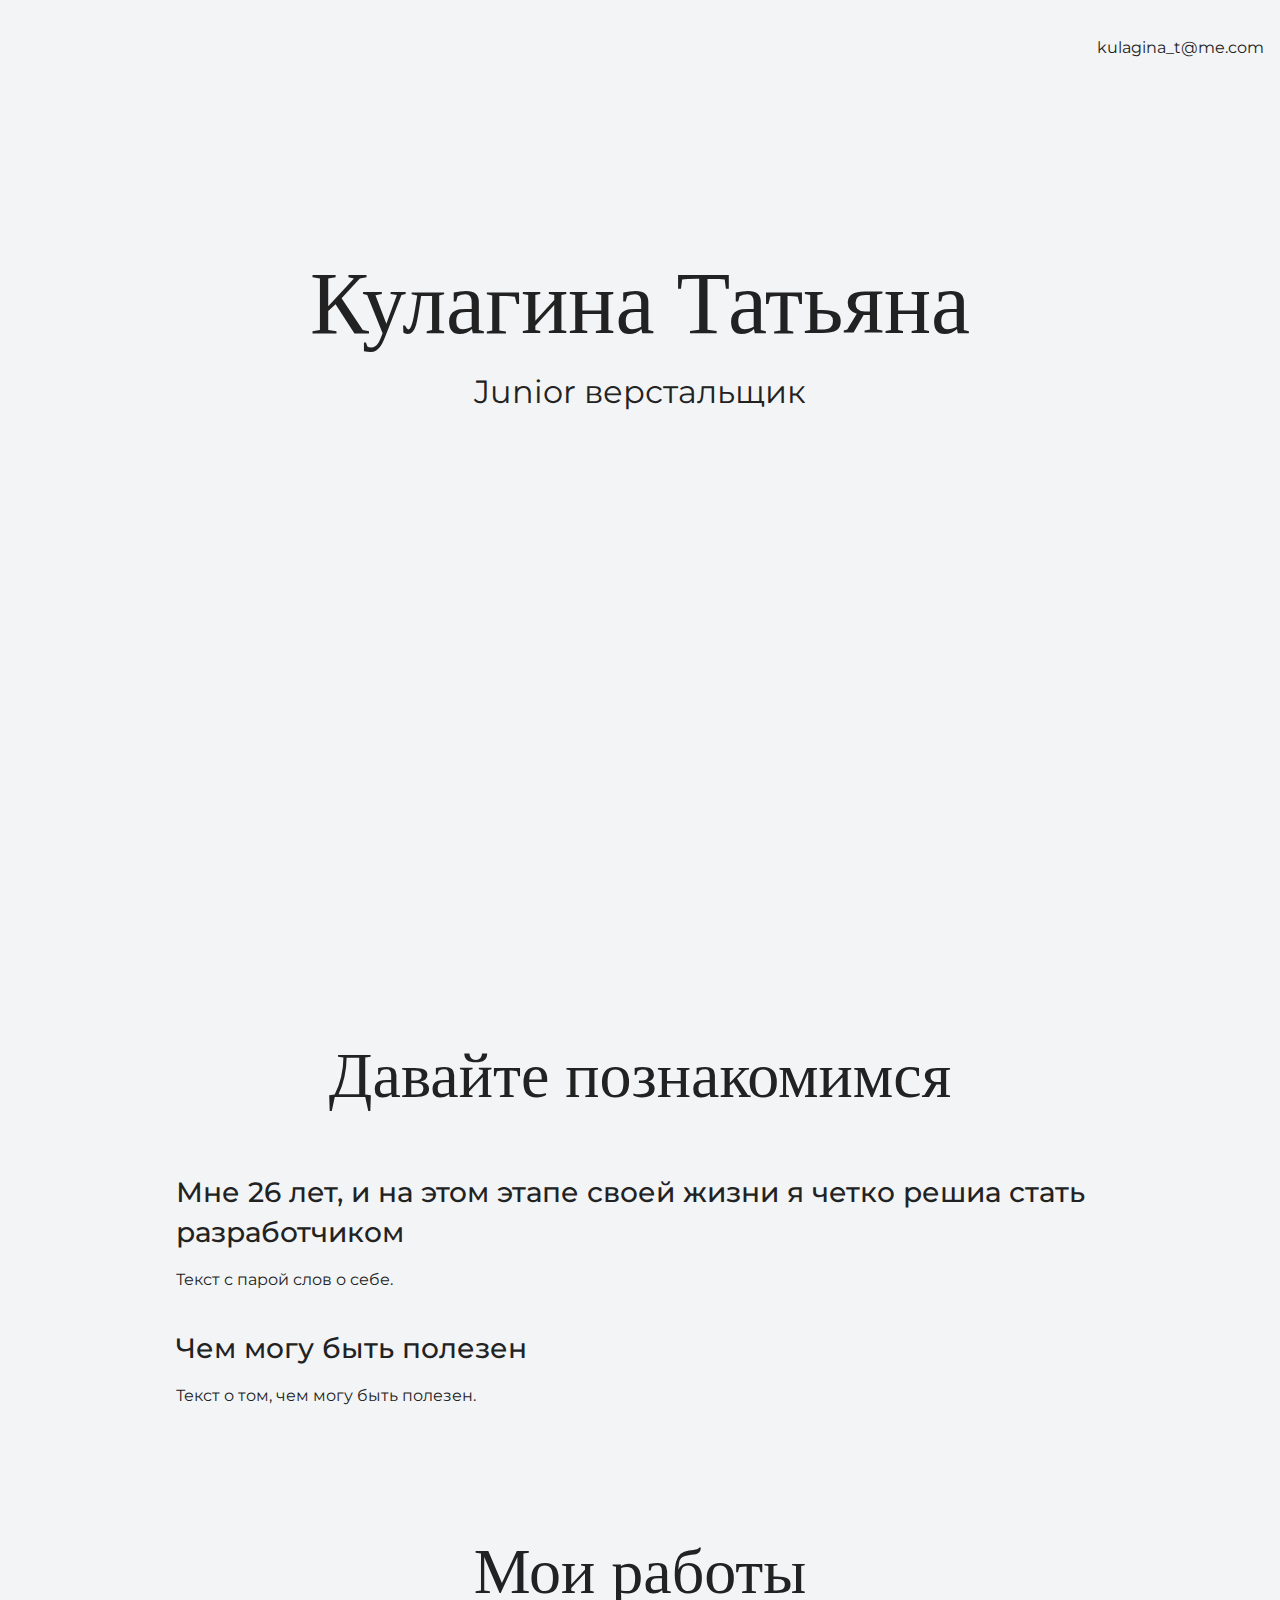
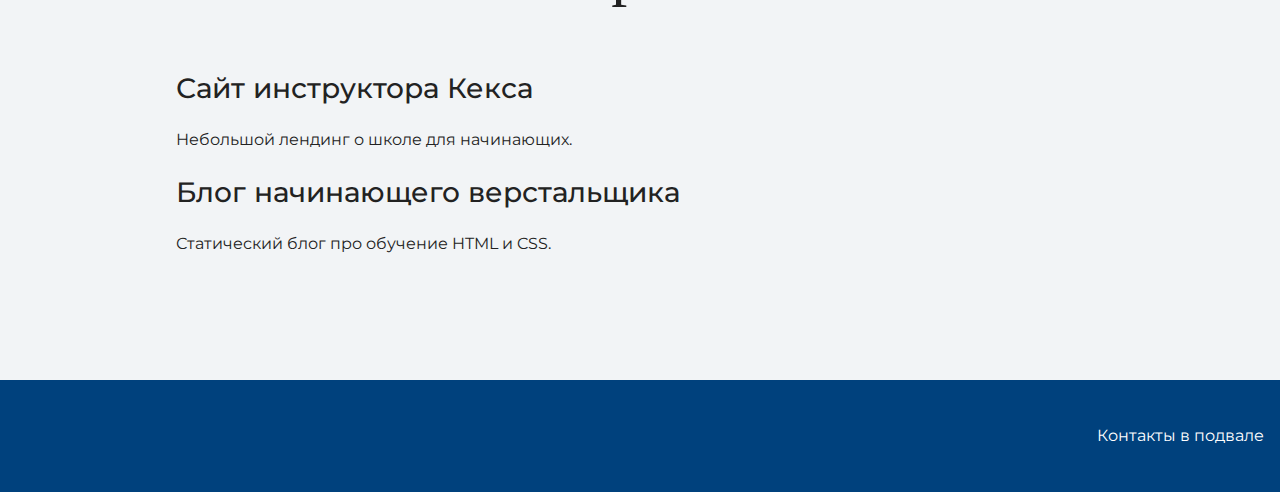
==== index.html @ 3d840d9e "Add files via upload" ====
<!DOCTYPE html>
<html lang="ru">
  <head>
    <meta charset="UTF-8">
    <link rel="stylesheet" href="style.css">
    <link href="https://fonts.googleapis.com/css?family=Montserrat:400,500,700|Old+Standard+TT&display=swap&subset=cyrillic" rel="stylesheet">
    <title>Портфолио Junior верстальщика</title>
  </head>

  <body>
    <header class="page-header">
    <div class="container"> kulagina_t@me.com
  </div>
    </header>

    <section class="hero-image">
    <div class="container">  <h1 class="heading">Кулагина Татьяна</h1>
      <p>Junior верстальщик</p>
    </div>
    </section>

    <section class="intro">
    <div class="container">  <h2 class="subheading">Давайте познакомимся</h2>
      <h3>Мне 26 лет, и на этом этапе своей жизни я четко решиа стать разработчиком</h3>
      <p>Текст с парой слов о себе.</p>
      <h3>Чем могу быть полезен</h3>
      <p>Текст о том, чем могу быть полезен.</p>
    </div>
    </section>

    <section class="portfolio">
    <div class="container">  <h2 class="subheading">Мои работы</h2>

      <h3>Сайт инструктора Кекса</h3>
      <p>Небольшой лендинг о школе для начинающих.</p>

      <h3>Блог начинающего верстальщика</h3>
      <p>Статический блог про обучение HTML и CSS.</p>
    </div>
    </section>

    <footer class="page-footer">
    <div class="container">  Контакты в подвале </div>
    </footer>
  </body>
</html>
---- style.css ----
body {
  margin: 0;
  min-width: 960px;
  font-family: "Montserrat", "Helvetica", "Arial", sans-serif;
  font-size: 16px;
  line-height: 32px;
  color: #222222;
  background-color: #f2f4f6;
  background-image: url("img/hero-bg.jpg");
  background-repeat: no-repeat;
  background-position: top center;
}

.container {
  max-width: 928px;
  margin: 0 auto;
  padding: 0 16px;
}

.page-header {
  margin: 0 0 160px;
  padding: 32px 0 32px;
}

.page-header .container,
.page-footer .container {
  max-width: 1408px;
  text-align: right;
}

.page-header a {
  margin-left: 56px;
  color: #288be6;
  text-decoration: none;
  background-repeat: no-repeat;
  background-position: left;
}

.header-email {
  padding-left: 30px;
  background-image: url("img/icon-email-header.svg");
}

.header-phone {
  padding-left: 25px;
  background-image: url("img/icon-phone-header.svg");
}

.hero-image {
  margin-bottom: 620px;
}

.hero-image .container {
  max-width: 1408px;
  text-align: center;
}

.heading {
  margin: 0 0 16px;
  font-family: "Old Standard TT", "Times", "Times New Roman", serif;
  font-size: 88px;
  line-height: 96px;
  font-weight: 400;
}

.hero-image p {
  margin: 0;
  font-size: 32px;
  line-height: 48px;
}

.intro {
  margin: 0 0 120px;
}

.subheading {
  margin: 0 0 56px;
  font-family: "Old Standard TT", "Times", "Times New Roman", serif;
  font-size: 64px;
  line-height: 80px;
  font-weight: 400;
  text-align: center;
}

.user-image {
  margin: 0 0 32px;
  text-align: center;
}

.intro h3,
.portfolio h3 {
  margin: 0 0 12px;
  font-size: 28px;
  line-height: 40px;
  font-weight: 500;
}

.intro p {
  margin: 0 0 32px;
}

.skills-list {
  margin: 0;
  padding: 0;
}

.skills-list dt {
  padding-left: 32px;
  background-repeat: no-repeat;
  background-position: left;
}

.skill-html {
  background-image: url("img/icon-html.svg");
}

.skill-css {
  background-image: url("img/icon-css.svg");
}

.level {
  margin: 4px 0 16px;
  padding: 0;
  height: 14px;
  font-size: 0;
  background-color: #ffffff;
  border: 1px solid #86c3fa;
  border-radius: 8px;
}

.level div {
  margin: 1px;
  height: 12px;
  background-color: #288be6;
  border-radius: 6px;
}

.portfolio {
  margin: 0 0 120px;
}

.projects {
  margin: 0;
  padding: 0;
  list-style: none;
}

.projects li {
  margin: 0 0 80px;
}

.project-image {
  margin: 0 0 24px;
  text-align: center;
}

.projects p {
  margin: 0 0 24px;
}

.button {
  padding: 6px 20px;
  display: inline-block;
  vertical-align: baseline;
  text-decoration: none;
  text-transform: uppercase;
  border-radius: 4px;
  background-color: #288be6;
  color: #ffffff;
}

.page-footer {
  padding: 40px 0;
  background-color: #00417d;
  color: #ffffff;
}

.page-footer a {
  margin-left: 56px;
  color: inherit;
  text-decoration: none;
  background-repeat: no-repeat;
  background-position: left;
}

.footer-email {
  padding-left: 30px;
  background-image: url("img/icon-email-footer.svg");
}

.footer-phone {
  padding-left: 25px;
  background-image: url("img/icon-phone-footer.svg");
}
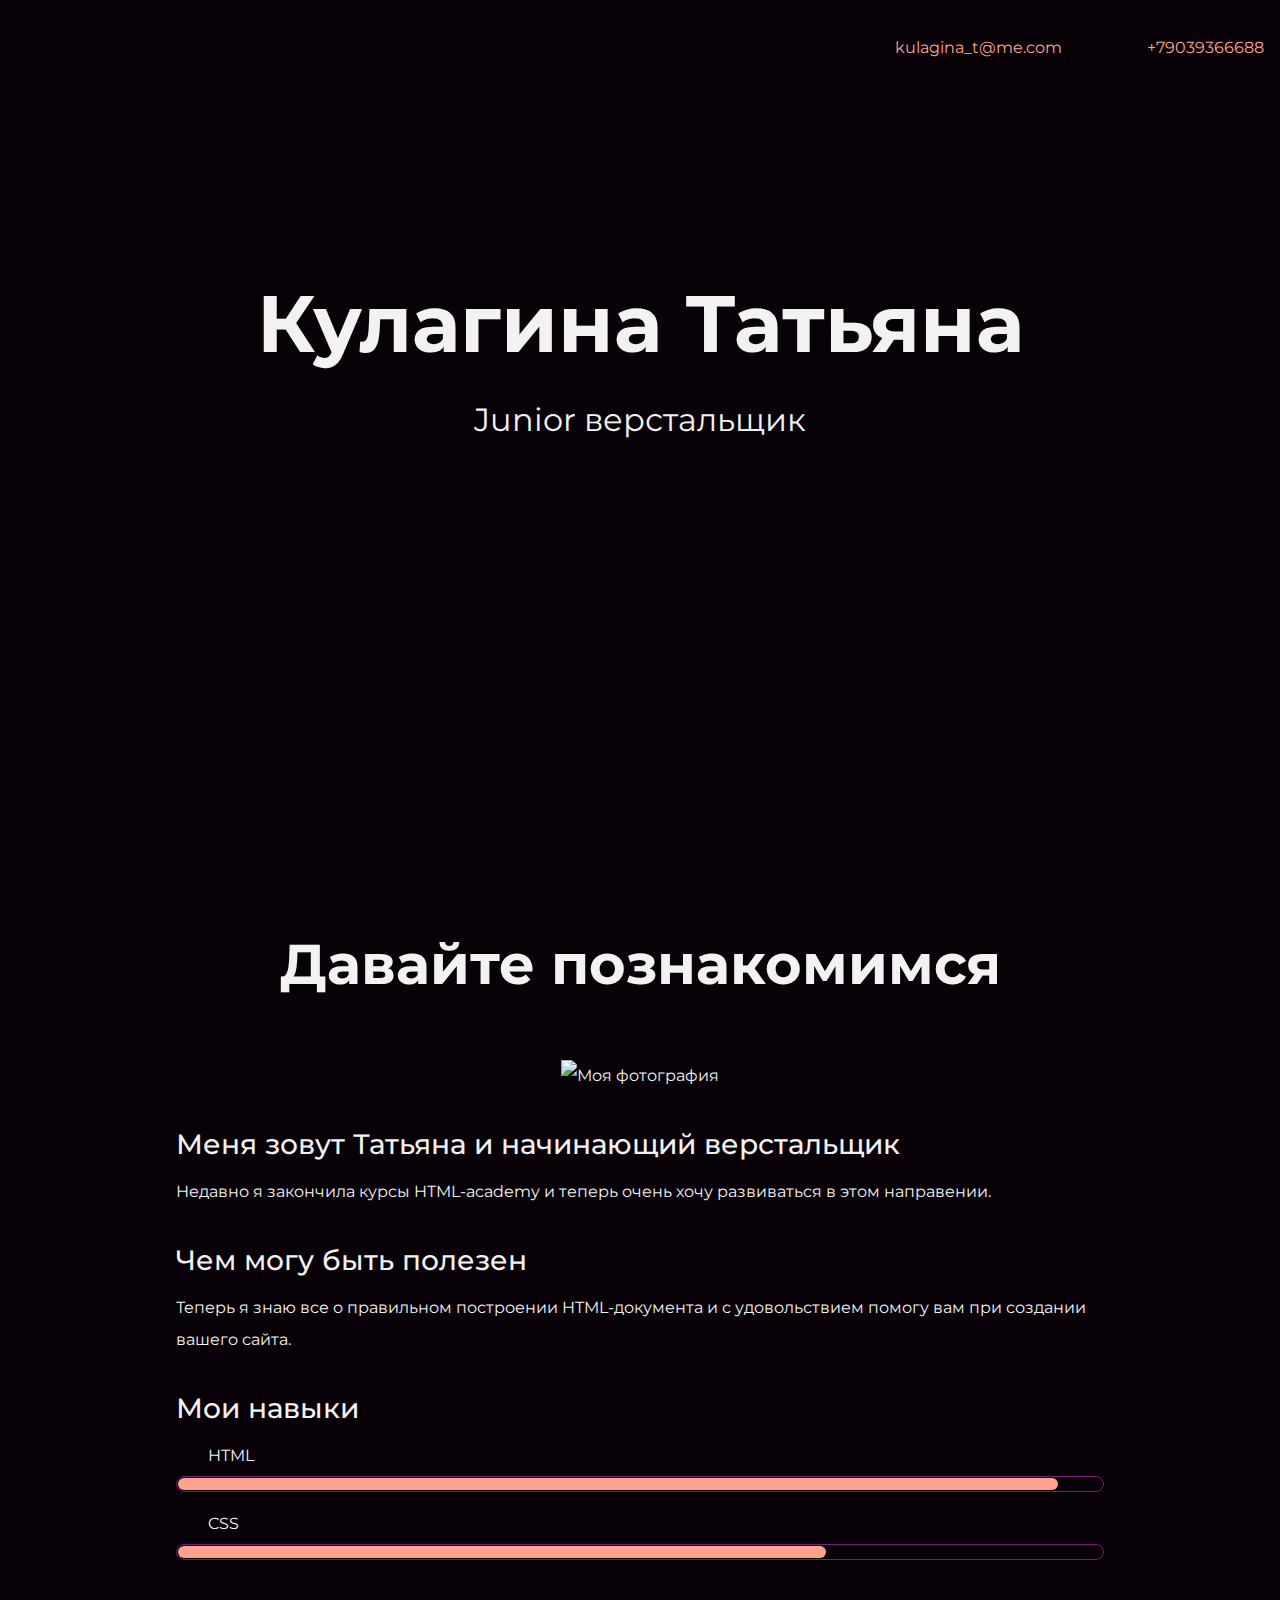
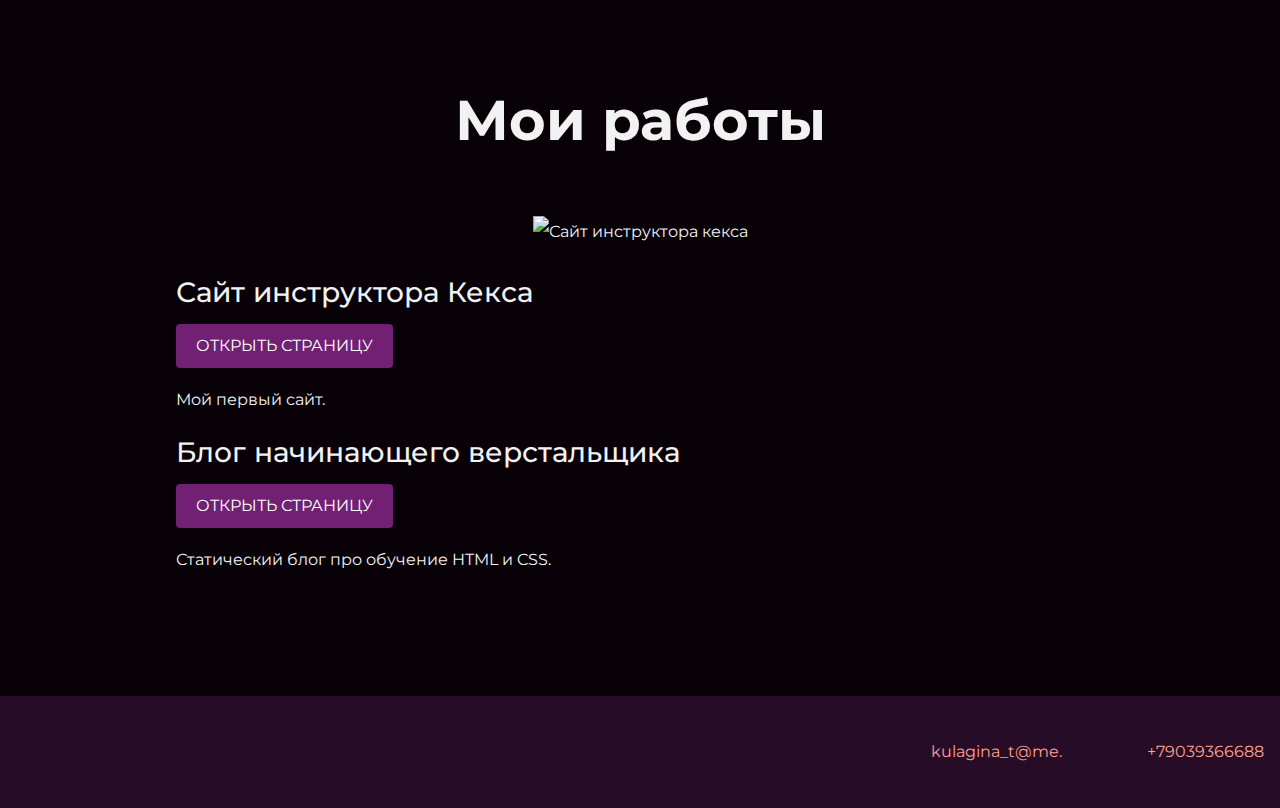
==== commit d6f44a5c: "Add files via upload" ====
--- a/index.html
+++ b/index.html
@@ -9,8 +9,10 @@
 
   <body>
     <header class="page-header">
-    <div class="container"> kulagina_t@me.com
-  </div>
+    <div class="container">
+      <a class="header-email" href="mailto:kulagina_t@me.com">kulagina_t@me.com</a>
+      <a class="header-phone" ref="tel:+79039366688">+79039366688 </a>
+    </div>
     </header>
 
     <section class="hero-image">
@@ -21,26 +23,47 @@
 
     <section class="intro">
     <div class="container">  <h2 class="subheading">Давайте познакомимся</h2>
-      <h3>Мне 26 лет, и на этом этапе своей жизни я четко решиа стать разработчиком</h3>
-      <p>Текст с парой слов о себе.</p>
+      <figure class="user-image"> <img src="files/Tania.jpg" width="500" height="700"
+         alt="Моя фотография">
+      </figure>
+      <h3>Меня зовут Татьяна и начинающий верстальщик</h3>
+      <p>Недавно я закончила курсы HTML-academy и
+        теперь очень хочу развиваться в этом направении. </p>
       <h3>Чем могу быть полезен</h3>
-      <p>Текст о том, чем могу быть полезен.</p>
+      <p>Теперь я знаю все о правильном построении HTML-документа и
+        с удовольствием помогу вам при создании вашего сайта.</p>
+        <div class="skills">
+          <h3>Мои навыки</h3>
+          <dl class="skills-list">
+            <dt class="skill-html">HTML</dt>
+            <dd class="level"><div style="width:95%;">95%</div></dd>
+            <dt class="skill-css">CSS</dt>
+            <dd class="level"><div style="width:70%;">70%</div></dd>
+          </dl>
+          <div>
     </div>
     </section>
 
     <section class="portfolio">
     <div class="container">  <h2 class="subheading">Мои работы</h2>
-
+<figure class="project-image"> <img src="files/project.jpg" wight="928" height="536"
+  alt="Сайт инструктора кекса"> </figure>
       <h3>Сайт инструктора Кекса</h3>
-      <p>Небольшой лендинг о школе для начинающих.</p>
+      <a class="button" href="source/project-keks/index.html">Открыть страницу
+      </a>
+      <p>Мой первый сайт.</p>
 
       <h3>Блог начинающего верстальщика</h3>
+      <a class="button" href="source/project-dairy">Открыть страницу</a>
       <p>Статический блог про обучение HTML и CSS.</p>
     </div>
     </section>
 
     <footer class="page-footer">
-    <div class="container">  Контакты в подвале </div>
+    <div class="container">
+    <a class="footer-email" ref="mailto:kulagina_t@me.com">kulagina_t@me.</a>
+    <a class="footer-phone" ref="tel:+79039366688">+79039366688</a>
+  </div>
     </footer>
   </body>
 </html>
--- a/style.css
+++ b/style.css
@@ -4,8 +4,8 @@
   font-family: "Montserrat", "Helvetica", "Arial", sans-serif;
   font-size: 16px;
   line-height: 32px;
-  color: #222222;
-  background-color: #f2f4f6;
+  color: #f2f2f2;
+  background-color: #080208;
   background-image: url("img/hero-bg.jpg");
   background-repeat: no-repeat;
   background-position: top center;
@@ -18,7 +18,7 @@
 }
 
 .page-header {
-  margin: 0 0 160px;
+  margin: 0 0 180px;
   padding: 32px 0 32px;
 }
 
@@ -30,7 +30,7 @@
 
 .page-header a {
   margin-left: 56px;
-  color: #288be6;
+  color: #fea18d;
   text-decoration: none;
   background-repeat: no-repeat;
   background-position: left;
@@ -38,16 +38,16 @@
 
 .header-email {
   padding-left: 30px;
-  background-image: url("img/icon-email-header.svg");
+  background-image: url("img/icon-email.svg");
 }
 
 .header-phone {
   padding-left: 25px;
-  background-image: url("img/icon-phone-header.svg");
+  background-image: url("img/icon-phone.svg");
 }
 
 .hero-image {
-  margin-bottom: 620px;
+  margin-bottom: 480px;
 }
 
 .hero-image .container {
@@ -56,11 +56,9 @@
 }
 
 .heading {
-  margin: 0 0 16px;
-  font-family: "Old Standard TT", "Times", "Times New Roman", serif;
-  font-size: 88px;
+  margin: 0 0 24px;
+  font-size: 80px;
   line-height: 96px;
-  font-weight: 400;
 }
 
 .hero-image p {
@@ -75,10 +73,8 @@
 
 .subheading {
   margin: 0 0 56px;
-  font-family: "Old Standard TT", "Times", "Times New Roman", serif;
-  font-size: 64px;
+  font-size: 56px;
   line-height: 80px;
-  font-weight: 400;
   text-align: center;
 }
 
@@ -123,15 +119,15 @@
   padding: 0;
   height: 14px;
   font-size: 0;
-  background-color: #ffffff;
-  border: 1px solid #86c3fa;
+  background-color: #080208;
+  border: 1px solid #712073;
   border-radius: 8px;
 }
 
 .level div {
   margin: 1px;
   height: 12px;
-  background-color: #288be6;
+  background-color: #fea18d;
   border-radius: 6px;
 }
 
@@ -165,19 +161,18 @@
   text-decoration: none;
   text-transform: uppercase;
   border-radius: 4px;
-  background-color: #288be6;
+  background-color: #712073;
   color: #ffffff;
 }
 
 .page-footer {
   padding: 40px 0;
-  background-color: #00417d;
-  color: #ffffff;
+  background-color: #260c26;
 }
 
 .page-footer a {
   margin-left: 56px;
-  color: inherit;
+  color: #fea18d;
   text-decoration: none;
   background-repeat: no-repeat;
   background-position: left;
@@ -185,10 +180,10 @@
 
 .footer-email {
   padding-left: 30px;
-  background-image: url("img/icon-email-footer.svg");
+  background-image: url("img/icon-email.svg");
 }
 
 .footer-phone {
   padding-left: 25px;
-  background-image: url("img/icon-phone-footer.svg");
+  background-image: url("img/icon-phone.svg");
 }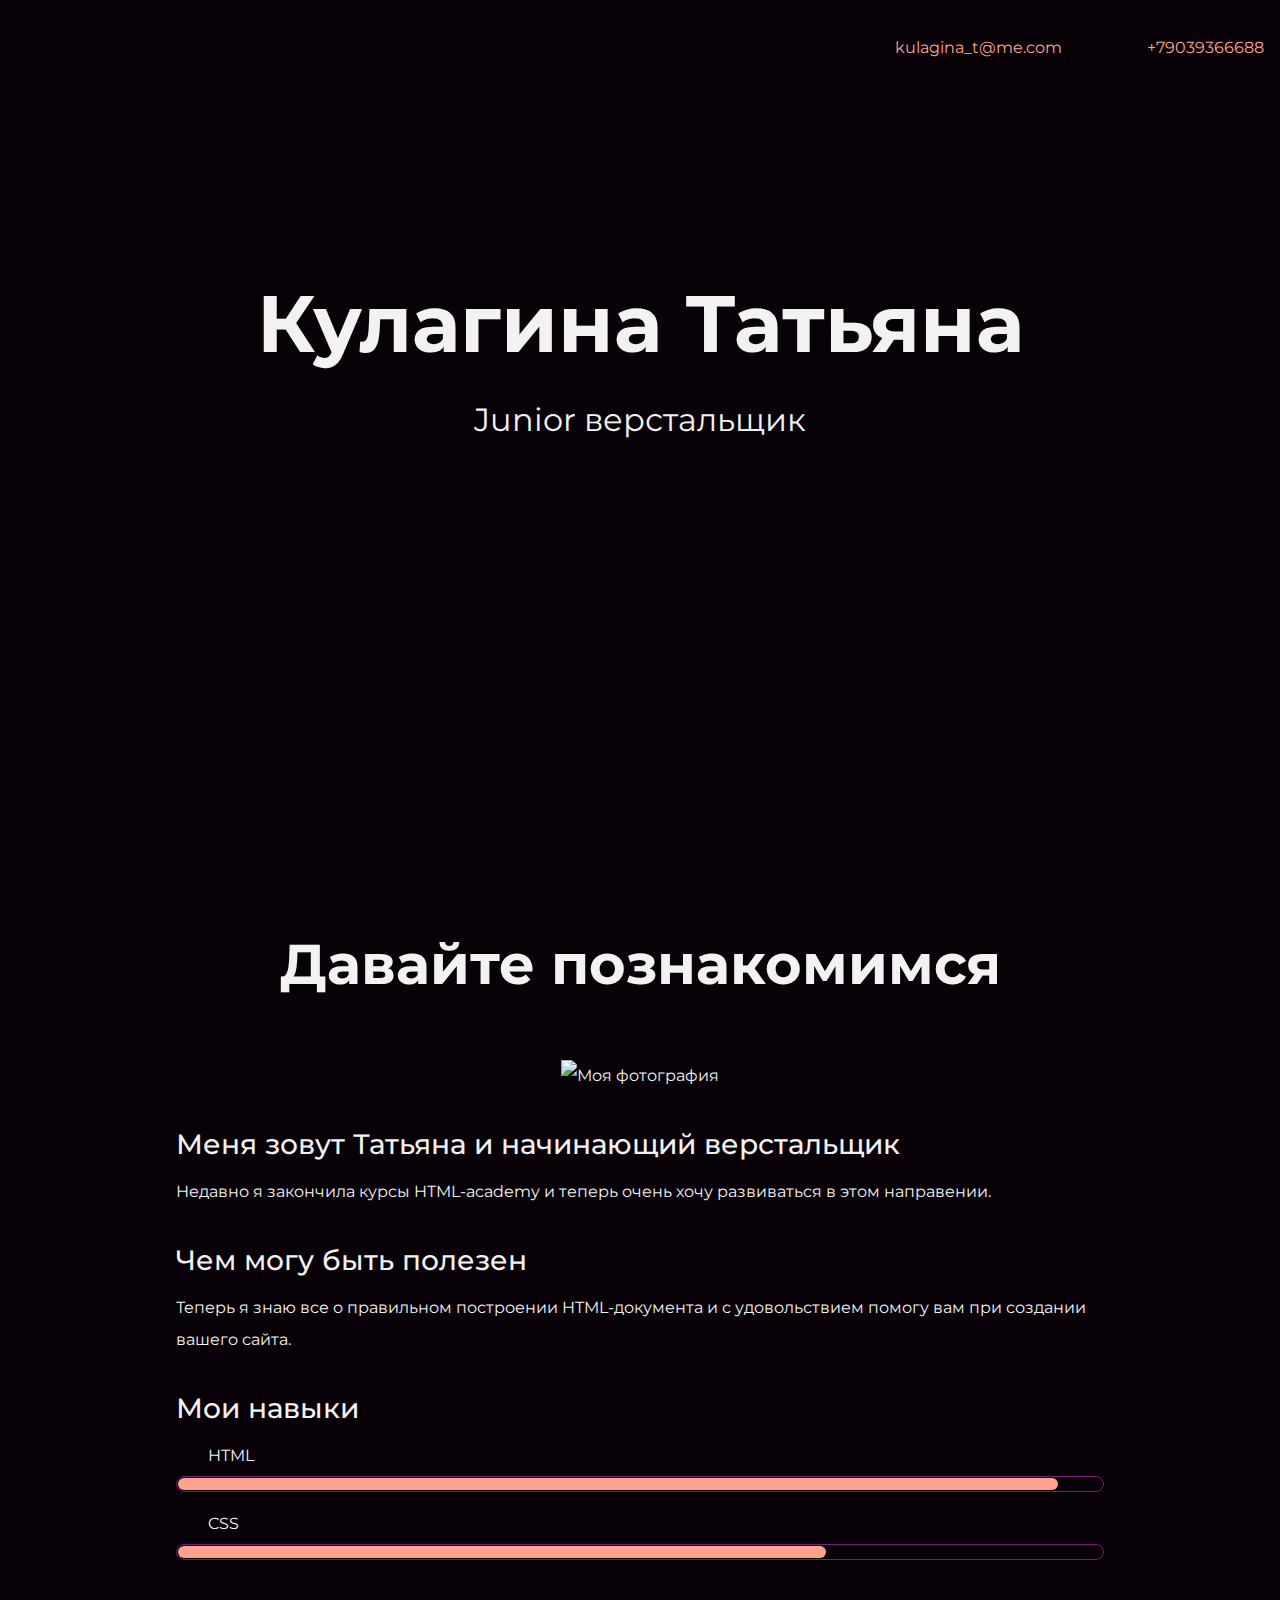
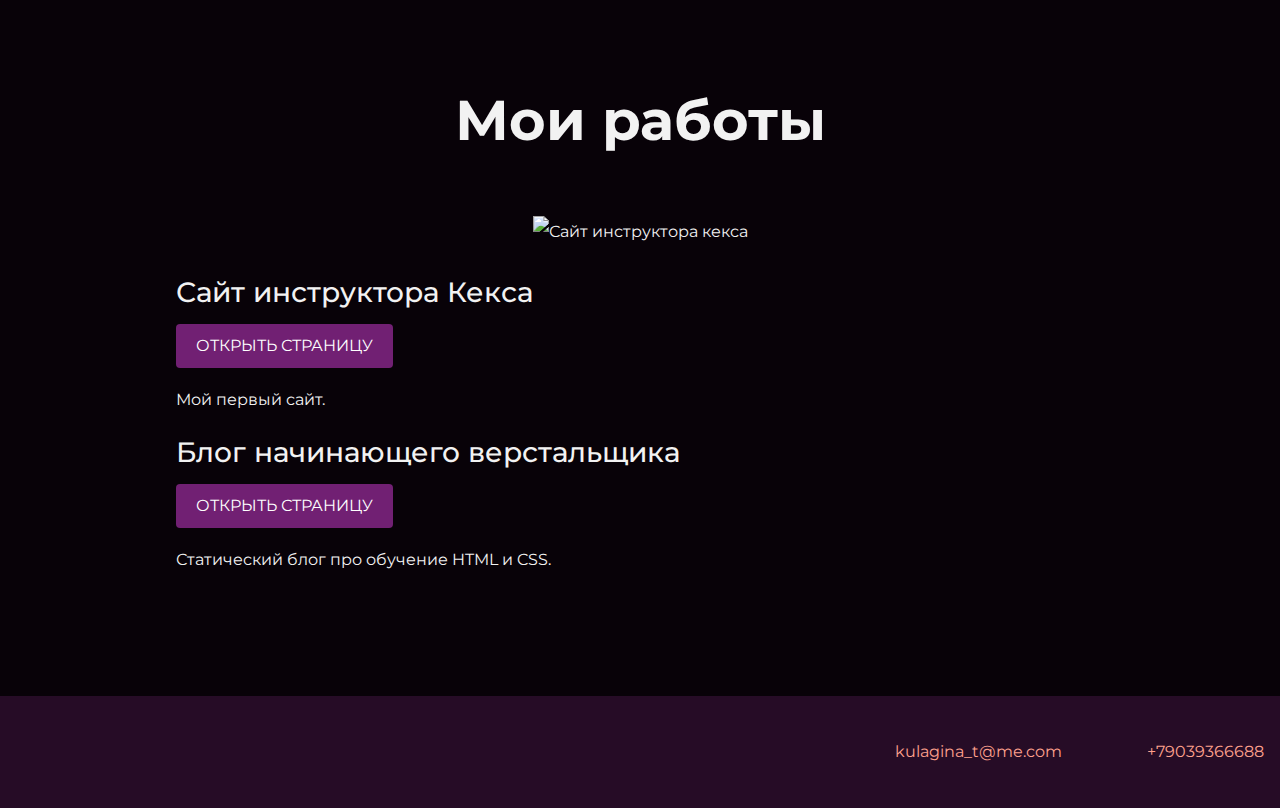
==== commit a2136ec6: "Add files via upload" ====
--- a/index.html
+++ b/index.html
@@ -49,19 +49,19 @@
 <figure class="project-image"> <img src="files/project.jpg" wight="928" height="536"
   alt="Сайт инструктора кекса"> </figure>
       <h3>Сайт инструктора Кекса</h3>
-      <a class="button" href="source/project-keks/index.html">Открыть страницу
+      <a class="button" href="source/project-keks/project/index.html">Открыть страницу
       </a>
       <p>Мой первый сайт.</p>
 
       <h3>Блог начинающего верстальщика</h3>
-      <a class="button" href="source/project-dairy">Открыть страницу</a>
+      <a class="button" href="source/project-dairy/index.html">Открыть страницу</a>
       <p>Статический блог про обучение HTML и CSS.</p>
     </div>
     </section>
 
     <footer class="page-footer">
     <div class="container">
-    <a class="footer-email" ref="mailto:kulagina_t@me.com">kulagina_t@me.</a>
+    <a class="footer-email" ref="mailto:kulagina_t@me.com">kulagina_t@me.com</a>
     <a class="footer-phone" ref="tel:+79039366688">+79039366688</a>
   </div>
     </footer>
